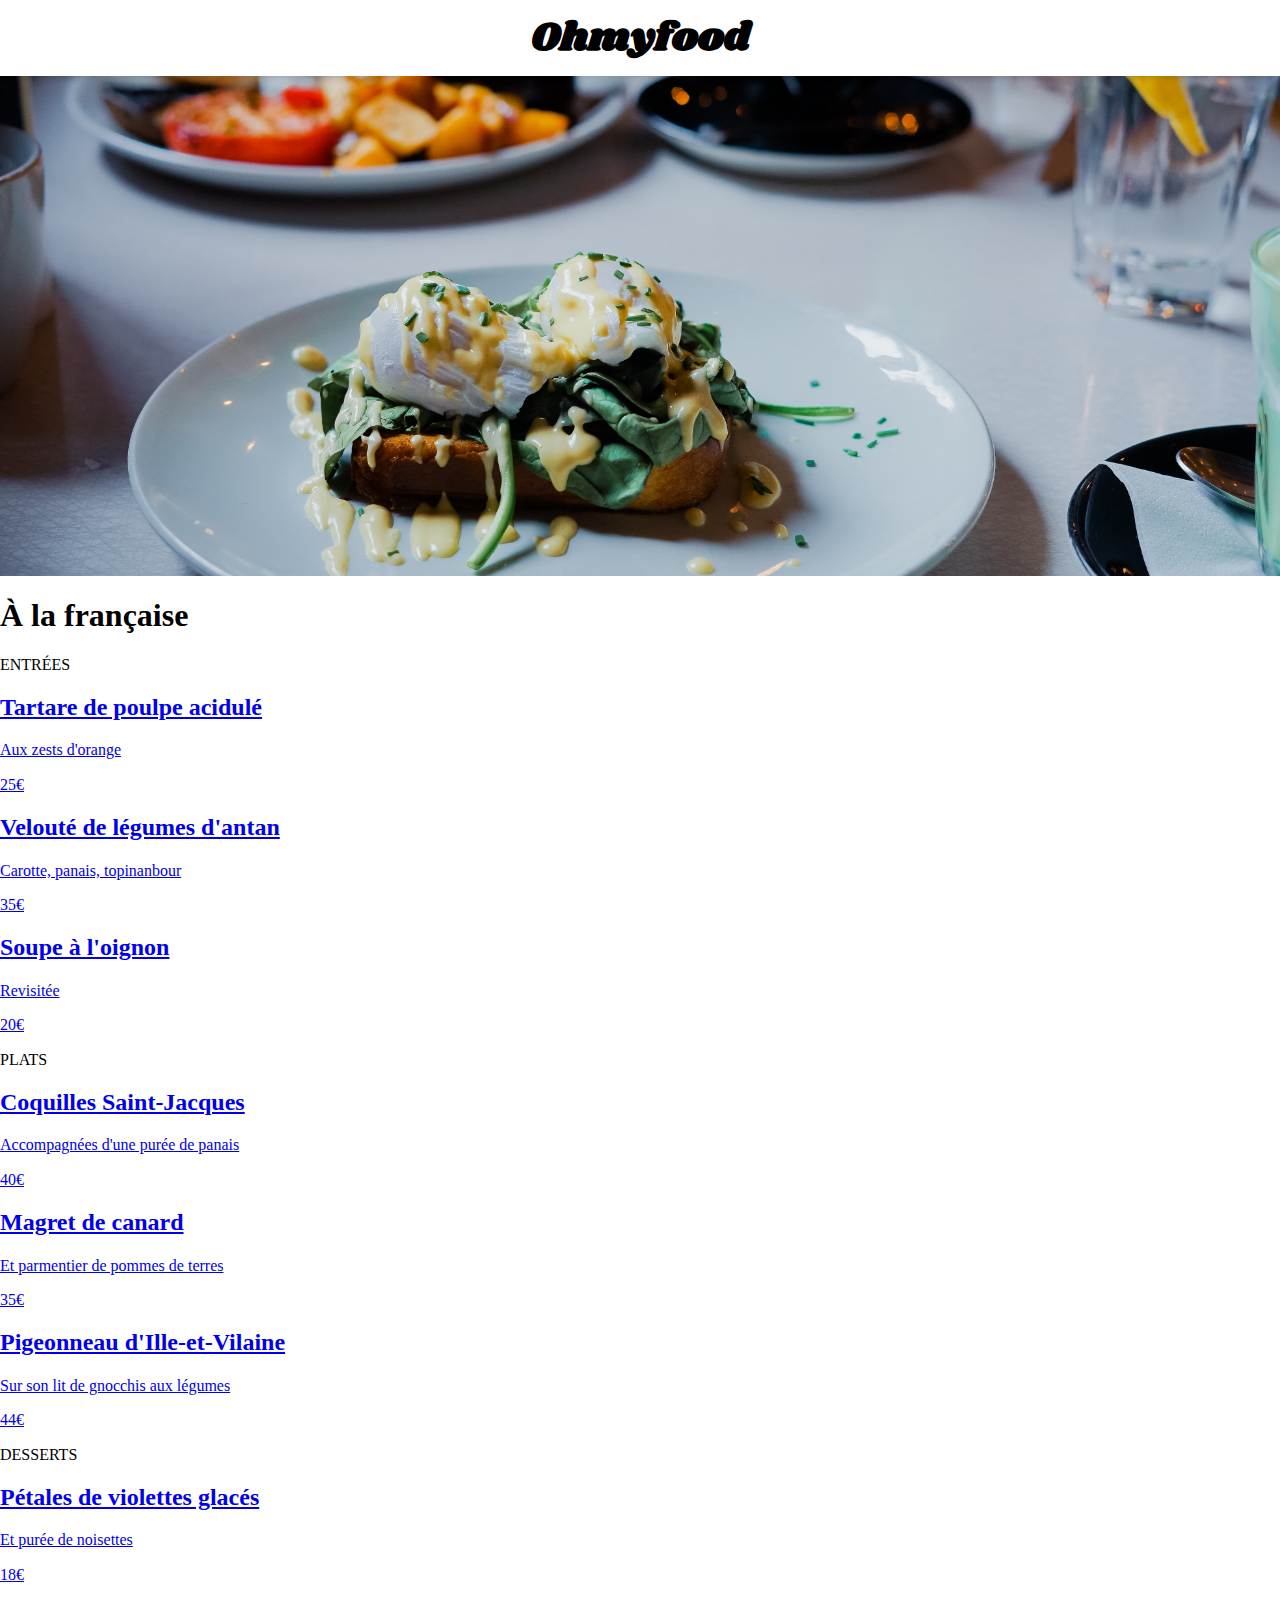
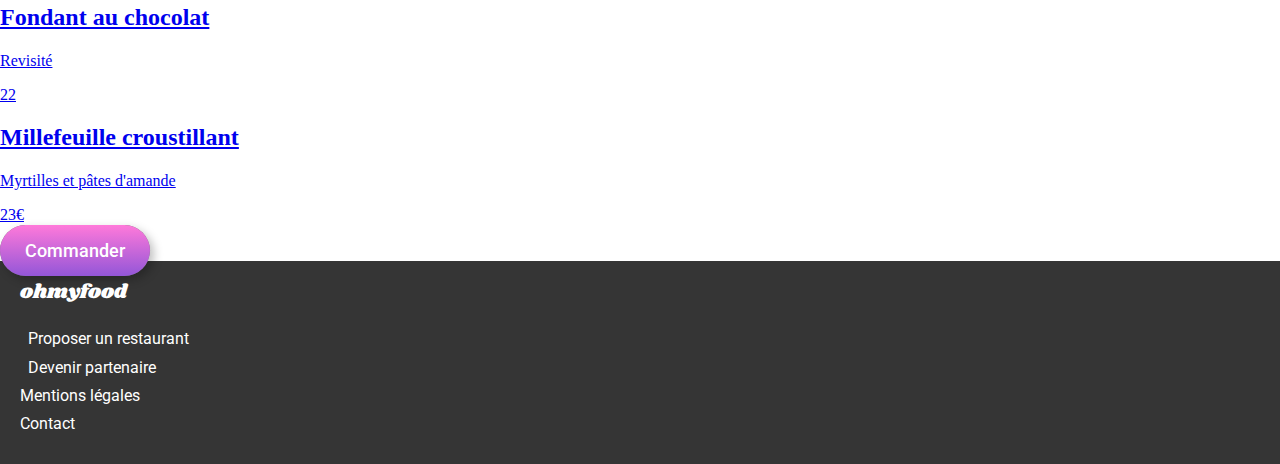
==== a_la_francaise.html @ d2ebfd81 "Mise à jour des fichiers html + header et img des menus" ====
<html>
    <head>
        <meta charset="utf-8">
        <meta name="viewport" content="width=device-width, height=device-height">
        <link rel="stylesheet" href="https://use.fontawesome.com/releases/v5.15.4/css/all.css" integrity="sha384-DyZ88mC6Up2uqS4h/KRgHuoeGwBcD4Ng9SiP4dIRy0EXTlnuz47vAwmeGwVChigm" crossorigin="anonymous">	
        <link rel="stylesheet" href="./css/style.css">
        <title>À la française - Ohmyfood</title>
    </head>
    <body>
        <header class="header">
            <a href="./index.html">
                <i class="fas fa-arrow-left header__arrow"></i>
            </a>
            <h1 class="header__logo">Ohmyfood </h1> 
        </header>
        <img src="./img/restaurants/toa-heftiba-DQKerTsQwi0-unsplash.jpg" class="restoImg" alt="À la française">
        <main class="menu">
            <section class="container">
                <div>
                    <h1>À la française</h1>
                    <i class="far fa-heart"></i>
                </div>
                <div> <!-- Menu du resto-->
                    <section> <!-- Entrée -->
                        <div> <!-- titre souligné -->
                            <p>ENTRÉES</p>
                        </div>
                        <div>
                            <a href="#">
                                <div>
                                    <h2>Tartare de poulpe acidulé</h2>
                                    <p>Aux zests d'orange</p>
                                </div>
                                <div>
                                    <p> 25€</p>
                                </div>
                            </a>
                        </div>
                        <div>
                            <a href="#">
                                <div>
                                    <h2>Velouté de légumes d'antan</h2>
                                    <p>Carotte, panais, topinanbour</p>
                                </div>
                                <div>
                                    <p> 35€</p>
                                </div>
                            </a>
                        </div>
                        <div>
                            <a href="#">
                                <div>
                                    <h2>Soupe à l'oignon</h2>
                                    <p>Revisitée</p>
                                </div>
                                <div>
                                    <p> 20€</p>
                                </div>
                            </a>
                        </div>
                    </section>
                    <section> <!-- Plats -->
                        <div> <!-- titre souligné -->
                            <p>PLATS</p>
                        </div>
                        <div>
                            <a href="#">
                                <div>
                                    <h2>Coquilles Saint-Jacques</h2>
                                    <p>Accompagnées d'une purée de panais</p>
                                </div>
                                <div>
                                    <p> 40€</p>
                                </div>
                            </a>
                        </div>
                        <div>
                            <a href="#">
                                <div>
                                    <h2>Magret de canard</h2>
                                    <p>Et parmentier de pommes de terres</p>
                                </div>
                                <div>
                                    <p> 35€</p>
                                </div>
                            </a>
                        </div>
                        <div>
                            <a href="#">
                                <div>
                                    <h2>Pigeonneau d'Ille-et-Vilaine</h2>
                                    <p>Sur son lit de gnocchis aux légumes</p>
                                </div>
                                <div>
                                    <p> 44€</p>
                                </div>
                            </a>
                        </div>
                    </section>
                    <section> <!-- Desserts -->
                        <div> <!-- titre souligné -->
                            <p>DESSERTS</p>
                        </div>
                        <div>
                            <a href="#">
                                <div>
                                    <h2>Pétales de violettes glacés</h2>
                                    <p>Et purée de noisettes</p>
                                </div>
                                <div>
                                    <p> 18€</p>
                                </div>
                            </a>
                        </div>
                        <div>
                            <a href="#">
                                <div>
                                    <h2>Fondant au chocolat</h2>
                                    <p>Revisité</p>
                                </div>
                                <div>
                                    <p> 22</p>
                                </div>
                            </a>
                        </div>
                        <div>
                            <a href="#">
                                <div>
                                    <h2>Millefeuille croustillant</h2>
                                    <p>Myrtilles et pâtes d'amande</p>
                                </div>
                                <div>
                                    <p> 23€</p>
                                </div>
                            </a>
                        </div>
                    </section>
                </div>
                <a href="#" class="btn" >Commander</a> 
            </section>
        </main>
        <footer class="footer">
            <div class="container">
                <span class="footer__logo">ohmyfood </span> 
                <ul class="footer__list">
                    <li class="footer__listelement">
                        <a class="footer__link" href="#">
                            <i class="fas fa-utensils footer__icon"></i>
                            Proposer un restaurant</a>
                    </li>
                    <li class="footer__listelement">
                        <a class="footer__link" href="#">
                            <i class="fas fa-hands-helping footer__icon"></i>
                            Devenir partenaire</a>
                    </li>
                    <li class="footer__listelement">
                        <a class="footer__link" href="#">Mentions légales</a>
                    </li>
                    <li class="footer__listelement">
                        <a class="footer__link" href="#">Contact</a>
                    </li>
                </ul>
            </div>
        </footer>
    </body>
</html>
---- css/style.css ----
@charset "UTF-8";
/* ===== Importation des polices ===== */
@import url("https://fonts.googleapis.com/css2?family=Shrikhand&display=swap");
@import url("https://fonts.googleapis.com/css2?family=Roboto:wght@100;300;400;500;700;900&family=Shrikhand&display=swap");
/* ===== Imporation des fichiers ===== */
/* === font size=== */
/* === La taille des icones === */
/* == Permet de modifier la poolice == */
/* == Permet de changer 
    la couleur et la taille d'une icone== */
/* == Permet de mettre en colonne (flexbox)
    met en place la position des éléments == */
/*! normalize.css v8.0.1 | MIT License | github.com/necolas/normalize.css */
/* Document
   ========================================================================== */
/**
 * 1. Correct the line height in all browsers.
 * 2. Prevent adjustments of font size after orientation changes in iOS.
 */
html {
  line-height: 1.15;
  /* 1 */
  -webkit-text-size-adjust: 100%;
  /* 2 */
}

/* Sections
   ========================================================================== */
/**
 * Remove the margin in all browsers.
 */
body {
  margin: 0;
}

/**
 * Render the `main` element consistently in IE.
 */
main {
  display: block;
}

/**
 * Correct the font size and margin on `h1` elements within `section` and
 * `article` contexts in Chrome, Firefox, and Safari.
 */
h1 {
  font-size: 2em;
  margin: 0.67em 0;
}

/* Grouping content
   ========================================================================== */
/**
 * 1. Add the correct box sizing in Firefox.
 * 2. Show the overflow in Edge and IE.
 */
hr {
  box-sizing: content-box;
  /* 1 */
  height: 0;
  /* 1 */
  overflow: visible;
  /* 2 */
}

/**
 * 1. Correct the inheritance and scaling of font size in all browsers.
 * 2. Correct the odd `em` font sizing in all browsers.
 */
pre {
  font-family: monospace, monospace;
  /* 1 */
  font-size: 1em;
  /* 2 */
}

/* Text-level semantics
   ========================================================================== */
/**
 * Remove the gray background on active links in IE 10.
 */
a {
  background-color: transparent;
}

/**
 * 1. Remove the bottom border in Chrome 57-
 * 2. Add the correct text decoration in Chrome, Edge, IE, Opera, and Safari.
 */
abbr[title] {
  border-bottom: none;
  /* 1 */
  text-decoration: underline;
  /* 2 */
  text-decoration: underline dotted;
  /* 2 */
}

/**
 * Add the correct font weight in Chrome, Edge, and Safari.
 */
b,
strong {
  font-weight: bolder;
}

/**
 * 1. Correct the inheritance and scaling of font size in all browsers.
 * 2. Correct the odd `em` font sizing in all browsers.
 */
code,
kbd,
samp {
  font-family: monospace, monospace;
  /* 1 */
  font-size: 1em;
  /* 2 */
}

/**
 * Add the correct font size in all browsers.
 */
small {
  font-size: 80%;
}

/**
 * Prevent `sub` and `sup` elements from affecting the line height in
 * all browsers.
 */
sub,
sup {
  font-size: 75%;
  line-height: 0;
  position: relative;
  vertical-align: baseline;
}

sub {
  bottom: -0.25em;
}

sup {
  top: -0.5em;
}

/* Embedded content
   ========================================================================== */
/**
 * Remove the border on images inside links in IE 10.
 */
img {
  border-style: none;
}

/* Forms
   ========================================================================== */
/**
 * 1. Change the font styles in all browsers.
 * 2. Remove the margin in Firefox and Safari.
 */
button,
input,
optgroup,
select,
textarea {
  font-family: inherit;
  /* 1 */
  font-size: 100%;
  /* 1 */
  line-height: 1.15;
  /* 1 */
  margin: 0;
  /* 2 */
}

/**
 * Show the overflow in IE.
 * 1. Show the overflow in Edge.
 */
button,
input {
  /* 1 */
  overflow: visible;
}

/**
 * Remove the inheritance of text transform in Edge, Firefox, and IE.
 * 1. Remove the inheritance of text transform in Firefox.
 */
button,
select {
  /* 1 */
  text-transform: none;
}

/**
 * Correct the inability to style clickable types in iOS and Safari.
 */
button,
[type=button],
[type=reset],
[type=submit] {
  -webkit-appearance: button;
}

/**
 * Remove the inner border and padding in Firefox.
 */
button::-moz-focus-inner,
[type=button]::-moz-focus-inner,
[type=reset]::-moz-focus-inner,
[type=submit]::-moz-focus-inner {
  border-style: none;
  padding: 0;
}

/**
 * Restore the focus styles unset by the previous rule.
 */
button:-moz-focusring,
[type=button]:-moz-focusring,
[type=reset]:-moz-focusring,
[type=submit]:-moz-focusring {
  outline: 1px dotted ButtonText;
}

/**
 * Correct the padding in Firefox.
 */
fieldset {
  padding: 0.35em 0.75em 0.625em;
}

/**
 * 1. Correct the text wrapping in Edge and IE.
 * 2. Correct the color inheritance from `fieldset` elements in IE.
 * 3. Remove the padding so developers are not caught out when they zero out
 *    `fieldset` elements in all browsers.
 */
legend {
  box-sizing: border-box;
  /* 1 */
  color: inherit;
  /* 2 */
  display: table;
  /* 1 */
  max-width: 100%;
  /* 1 */
  padding: 0;
  /* 3 */
  white-space: normal;
  /* 1 */
}

/**
 * Add the correct vertical alignment in Chrome, Firefox, and Opera.
 */
progress {
  vertical-align: baseline;
}

/**
 * Remove the default vertical scrollbar in IE 10+.
 */
textarea {
  overflow: auto;
}

/**
 * 1. Add the correct box sizing in IE 10.
 * 2. Remove the padding in IE 10.
 */
[type=checkbox],
[type=radio] {
  box-sizing: border-box;
  /* 1 */
  padding: 0;
  /* 2 */
}

/**
 * Correct the cursor style of increment and decrement buttons in Chrome.
 */
[type=number]::-webkit-inner-spin-button,
[type=number]::-webkit-outer-spin-button {
  height: auto;
}

/**
 * 1. Correct the odd appearance in Chrome and Safari.
 * 2. Correct the outline style in Safari.
 */
[type=search] {
  -webkit-appearance: textfield;
  /* 1 */
  outline-offset: -2px;
  /* 2 */
}

/**
 * Remove the inner padding in Chrome and Safari on macOS.
 */
[type=search]::-webkit-search-decoration {
  -webkit-appearance: none;
}

/**
 * 1. Correct the inability to style clickable types in iOS and Safari.
 * 2. Change font properties to `inherit` in Safari.
 */
::-webkit-file-upload-button {
  -webkit-appearance: button;
  /* 1 */
  font: inherit;
  /* 2 */
}

/* Interactive
   ========================================================================== */
/*
 * Add the correct display in Edge, IE 10+, and Firefox.
 */
details {
  display: block;
}

/*
 * Add the correct display in all browsers.
 */
summary {
  display: list-item;
}

/* Misc
   ========================================================================== */
/**
 * Add the correct display in IE 10+.
 */
template {
  display: none;
}

/**
 * Add the correct display in IE 10.
 */
[hidden] {
  display: none;
}

.btn {
  border: 0;
  padding: 15px 25px;
  font-weight: 500;
  font-family: "Roboto";
  font-size: 18px;
  color: white;
  background-color: #686868;
  background-image: linear-gradient(0deg, #9356D8, #FF79DA);
  border-radius: 100px;
  cursor: pointer;
  transition-duration: 250ms;
  box-shadow: 0.25rem 0.25rem 10px rgba(0, 0, 0, 0.25);
  text-decoration: none;
}

.card {
  background-color: #fff;
  border-radius: 16px;
  position: relative;
  text-decoration: none;
  color: inherit;
  display: block;
  box-shadow: 4px 4px 4px rgba(0, 0, 0, 0.13);
}
.card__img {
  height: 12 rem;
  width: 100%;
  border: 0 solid transparent;
  border-radius: 16px 16px 0 0;
  box-shadow: none;
  object-fit: cover;
  height: 150px;
}
@media (min-width: 992px) {
  .card__img {
    height: 200px;
  }
}
.card__new {
  background-color: #99E2D0;
  font-family: "Roboto";
  font-size: 16px;
  color: #1B6150;
  padding: 8px;
  border-radius: 2px;
  position: absolute;
  top: 8px;
  margin-top: 2px;
  right: 12px;
}
.card__info {
  display: flex;
  flex-direction: row;
  justify-content: none;
  align-items: center;
  padding: 16px;
  position: relative;
}
.card__content {
  flex: 1;
}
.card__title {
  font-family: "Roboto";
  font-size: 20px;
  color: black;
  margin: 0px 0px 4px;
}
.card__text {
  font-family: "Roboto";
  font-size: 16px;
  color: black;
  font-weight: 300;
}

.header {
  background-color: white;
  padding: 15px;
  box-shadow: 0 0 0.5rem rgba(0, 0, 0, 0.25);
  position: relative;
  text-align: center;
}
.header__arrow {
  display: flex;
  flex-direction: row;
  justify-content: center;
  align-items: center;
  position: absolute;
  left: 32px;
  height: 32px;
  width: 32px;
  top: 50%;
  transform: translateY(-50%);
  font-size: 30px;
  color: black;
}
.header__logo {
  font-family: "Shrikhand";
  font-size: 40px;
  color: black;
  margin: 0;
  text-align: center;
}
.header__logo--alignement {
  text-align: center;
}

.footer {
  background-color: #353535;
}
.footer .container {
  display: flex;
  flex-direction: column;
  padding: 20px;
}
.footer__logo {
  font-family: "Shrikhand";
  font-size: 20px;
  color: white;
  margin: 0;
  margin-bottom: 16px;
}
.footer__list {
  list-style: none;
  padding: 0;
  margin: 0;
}
.footer__listelement {
  margin: 10px 0;
}
.footer__link {
  font-family: "Roboto";
  font-size: 16px;
  color: white;
  color: white;
  text-decoration: none;
}
.footer__icon {
  width: 20px;
  margin-right: 8px;
}

.restaurant {
  background-color: #F6F6F6;
  padding: 32px 16px;
}
.restaurant .container {
  margin: auto;
  position: relative;
}
.restaurant__title {
  font-family: "Roboto";
  font-size: 25px;
  color: black;
  margin-top: 0;
}
.restaurant__cards {
  display: grid;
  grid-template-columns: repeat(1, 1fr);
  column-gap: 32px;
  row-gap: 32px;
}
@media (min-width: 992px) {
  .restaurant__cards {
    grid-template-columns: repeat(2, 1fr);
  }
}

.restoImg {
  width: 100%;
  max-height: 500px;
  object-fit: cover;
}

.fonctionnement {
  padding: 32px 16px;
}
.fonctionnement .container {
  position: relative;
  margin: auto;
}
.fonctionnement__title {
  font-family: "Roboto";
  font-size: 25px;
  color: black;
  margin-top: 0;
}
.fonctionnement__list {
  margin: 0;
  padding: 0;
  list-style: none;
  counter-reset: compteur;
}
@media (min-width: 992px) {
  .fonctionnement__list {
    display: flex;
    flex-direction: row;
    justify-content: space-around;
    align-items: center;
  }
}
.fonctionnement__step {
  display: flex;
  flex-direction: row;
  justify-content: start;
  align-items: center;
  padding: 24px;
  margin: 16px 0 16px 12px;
  background-color: #F6F6F6;
  border-radius: 20px;
  position: relative;
  box-shadow: 4px 4px 4px rgba(0, 0, 0, 0.13);
}
.fonctionnement__step:before {
  display: flex;
  flex-direction: row;
  justify-content: center;
  align-items: center;
  font-family: "Roboto";
  font-size: 16px;
  color: white;
  counter-increment: compteur 1;
  content: counter(compteur) " ";
  background-color: #9356D8;
  height: 24px;
  width: 24px;
  border-radius: 100px;
  position: absolute;
  left: -12px;
}
.fonctionnement__icon {
  margin-right: 16px;
  color: #7E7E7E;
}
.fonctionnement__text {
  font-family: "Roboto";
  font-size: 16px;
  color: black;
  margin-right: 16px;
}

.localisation {
  display: flex;
  justify-content: center;
  background-color: #F3F3F3;
  padding: 20px 16px;
}
.localisation__icon {
  margin-right: 15px;
  font-size: 20px;
  color: black;
  justify-content: center;
}
.localisation__text {
  font-family: "Roboto";
  font-size: 20px;
  color: black;
  font-weight: bold;
}

.mainTitle {
  display: flex;
  flex-direction: column;
  justify-content: center;
  align-items: center;
  text-align: center;
  padding: 32px 32px 64px 32px;
  background-color: #FAFAFA;
}
.mainTitle__title {
  font-family: "Roboto";
  font-size: 25px;
  color: black;
}
.mainTitle__text {
  font-family: "Roboto";
  font-size: 16px;
  color: black;
  font-weight: 300;
}

/*# sourceMappingURL=style.css.map */
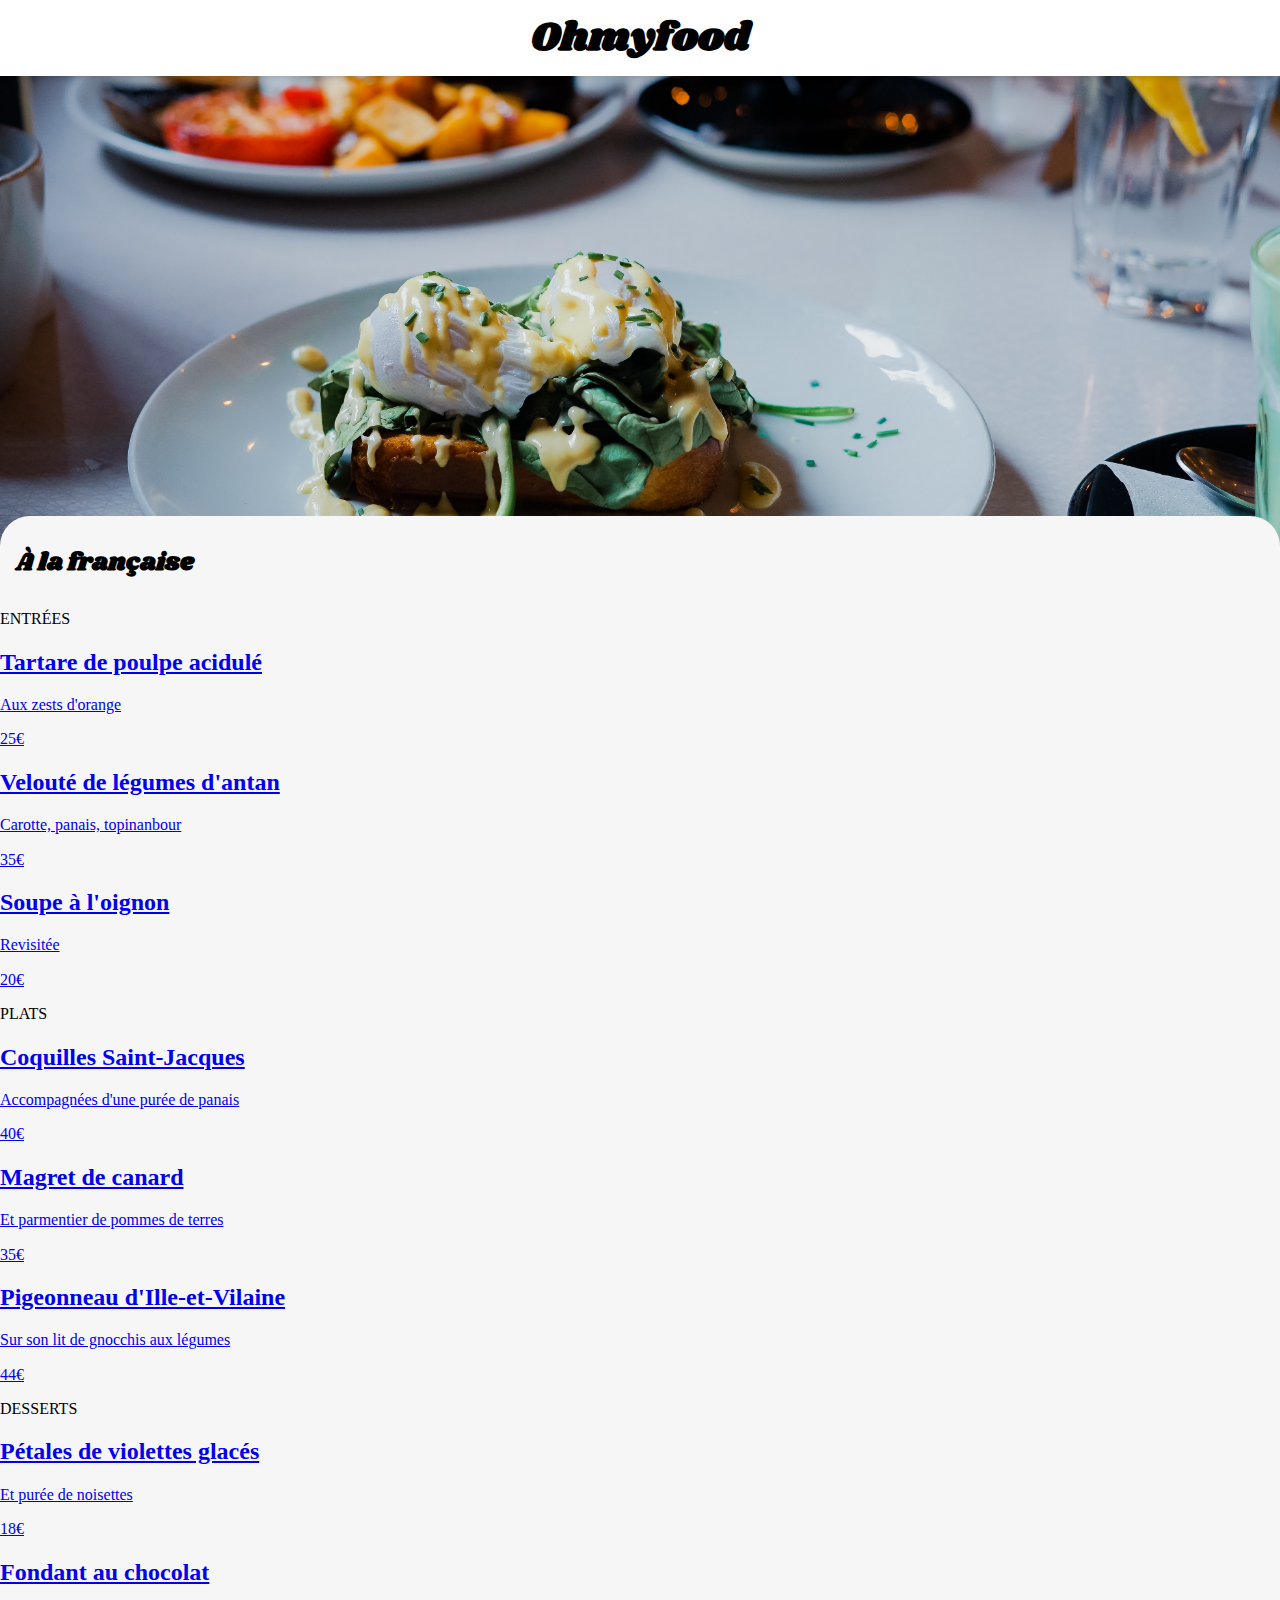
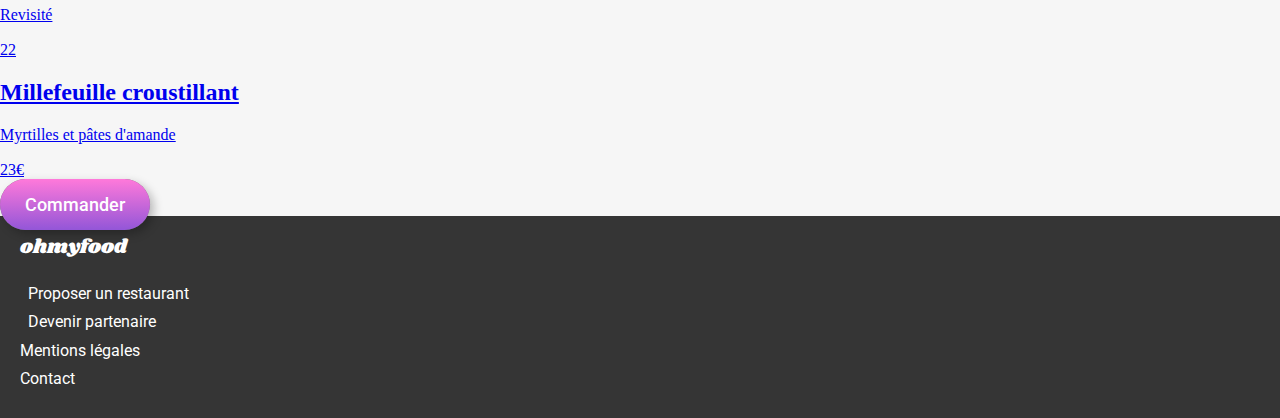
==== commit fe700b4d: "Mise à jour des menus" ====
--- a/a_la_francaise.html
+++ b/a_la_francaise.html
@@ -15,11 +15,14 @@
         </header>
         <img src="./img/restaurants/toa-heftiba-DQKerTsQwi0-unsplash.jpg" class="restoImg" alt="À la française">
         <main class="menu">
-            <section class="container">
-                <div>
-                    <h1>À la française</h1>
-                    <i class="far fa-heart"></i>
-                </div>
+            <div class="container">
+                <section class="menu__header">
+                    <h1 class="menu__title">À la française</h1>
+                    <div>
+                        <i class="far fa-heart"></i>
+                        <i class="fas fa-heart"></i>
+                    </div>
+                </section>
                 <div> <!-- Menu du resto-->
                     <section> <!-- Entrée -->
                         <div> <!-- titre souligné -->
@@ -137,7 +140,7 @@
                     </section>
                 </div>
                 <a href="#" class="btn" >Commander</a> 
-            </section>
+            </div>
         </main>
         <footer class="footer">
             <div class="container">
--- a/css/style.css
+++ b/css/style.css
@@ -523,6 +523,30 @@
   object-fit: cover;
 }
 
+.menu {
+  margin-top: -60px;
+  border-radius: 30px 30px 0 0;
+  background-color: #f6f6f6;
+  z-index: 1;
+  position: relative;
+}
+.menu .container {
+  margin: auto;
+  position: relative;
+}
+.menu__header {
+  display: flex;
+  flex-direction: row;
+  justify-content: space-between;
+  align-items: center;
+  padding: 16px 32px 0 16px;
+}
+.menu__title {
+  font-family: "Shrikhand";
+  font-size: 25px;
+  color: black;
+}
+
 .fonctionnement {
   padding: 32px 16px;
 }
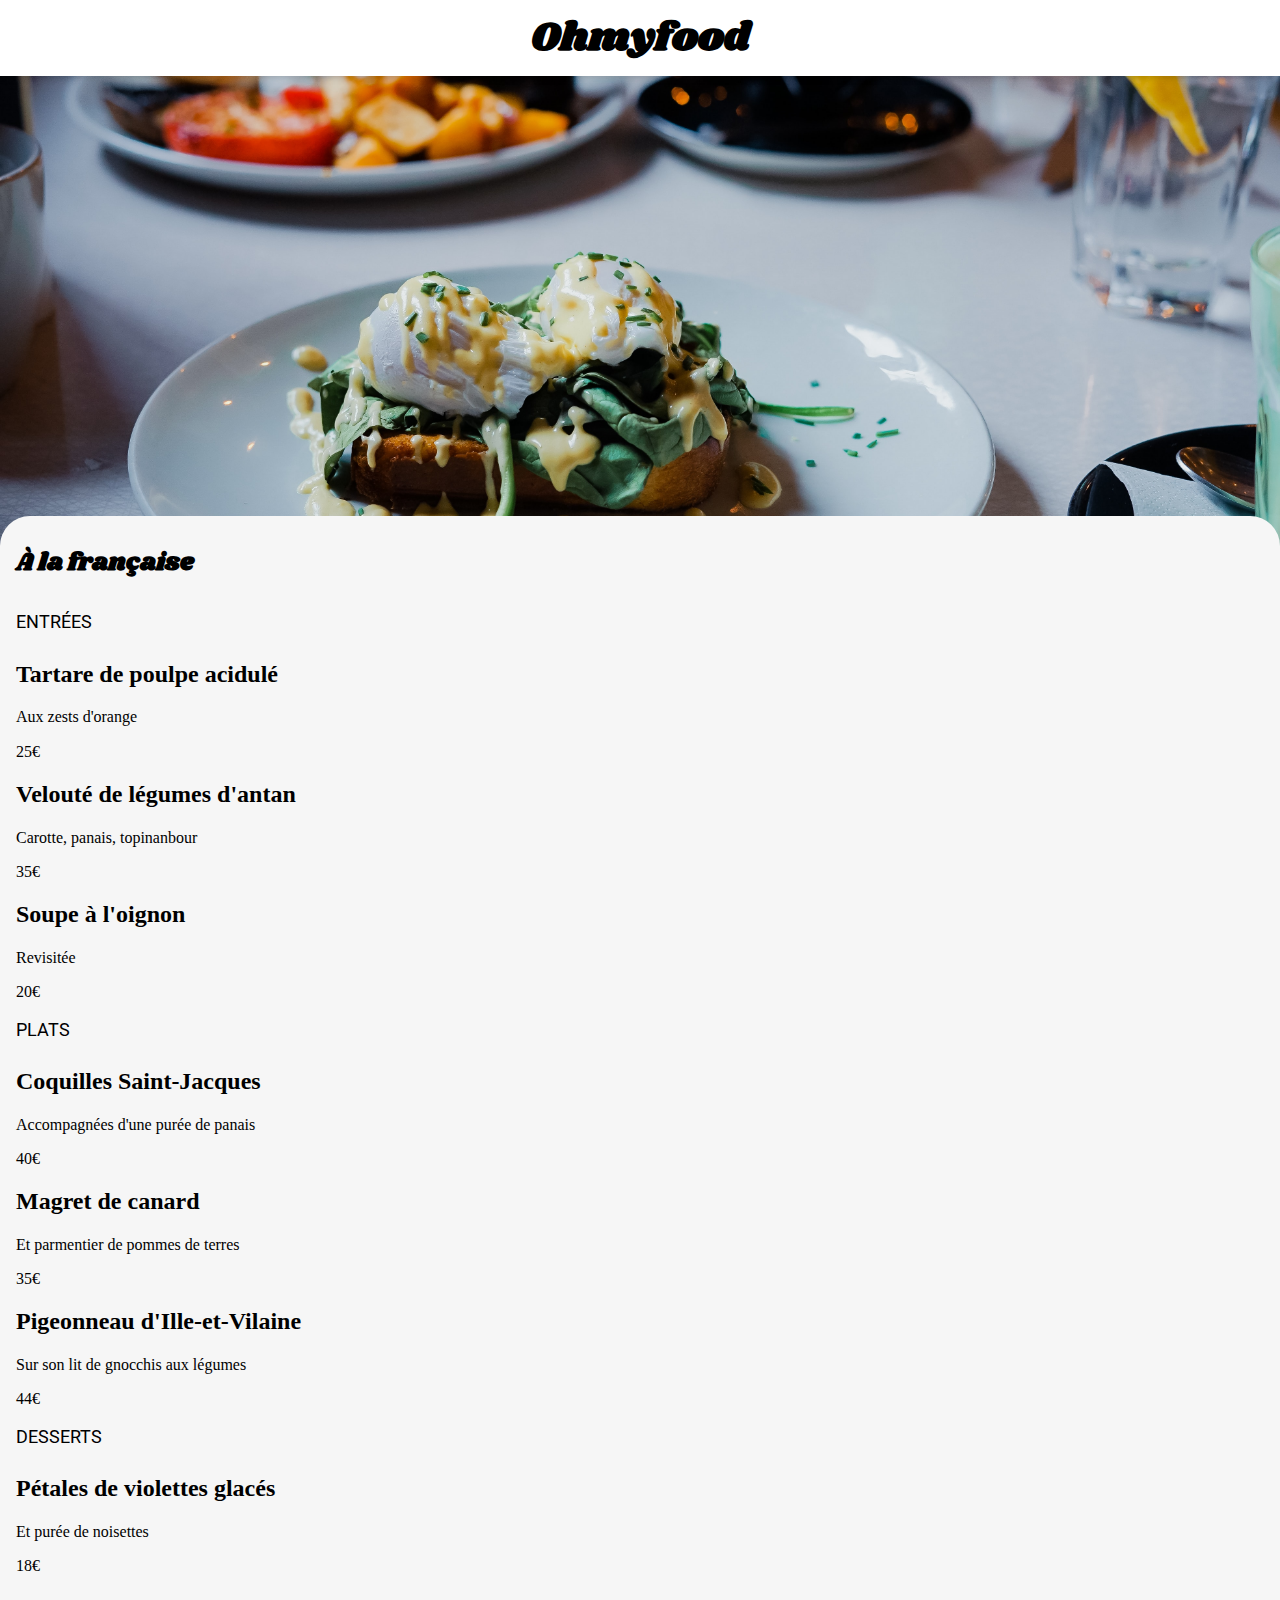
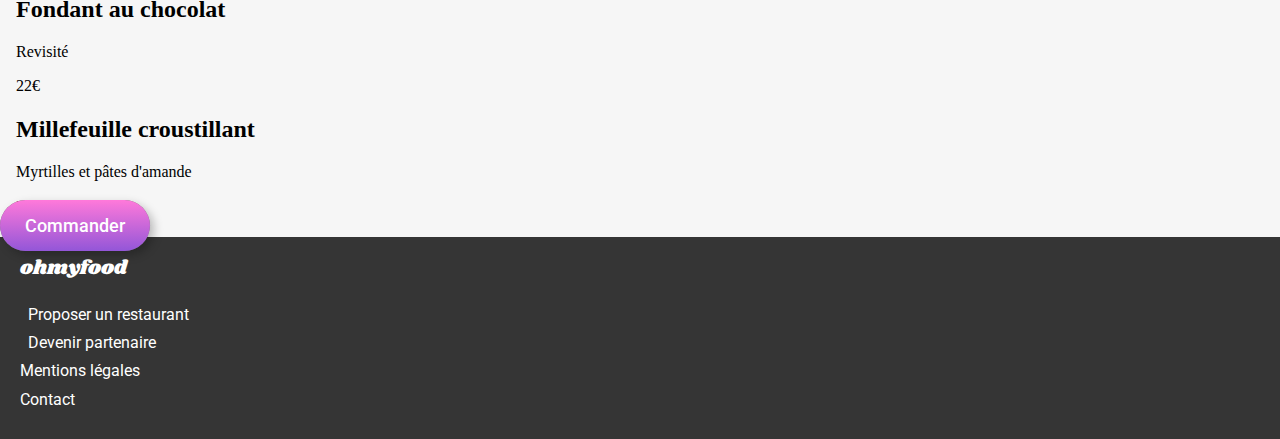
==== commit 3d323de4: "Mise à jour des fichiers html + nouveau fichier components/_item.scss" ====
--- a/a_la_francaise.html
+++ b/a_la_francaise.html
@@ -23,120 +23,123 @@
                         <i class="fas fa-heart"></i>
                     </div>
                 </section>
-                <div> <!-- Menu du resto-->
-                    <section> <!-- Entrée -->
-                        <div> <!-- titre souligné -->
-                            <p>ENTRÉES</p>
-                        </div>
-                        <div>
-                            <a href="#">
-                                <div>
-                                    <h2>Tartare de poulpe acidulé</h2>
-                                    <p>Aux zests d'orange</p>
+                <div class="submenus"> <!-- Menu du resto-->
+                    <section class="submenu">
+                        <h3 class="submenu__title">ENTRÉES</h3>
+                        <section class="item">
+                            <div class="item__info">
+                                <h2 class="item__title">Tartare de poulpe acidulé</h2>
+                                <p class="item__description">Aux zests d'orange</p>
+                            </div>
+                            <div class="item__price">25€</div>
+                            <div class="item__confirmation">
+                                <div class="item__wrapicon">
+                                    <i class="fa-check fas item__icon" aria-hidden="true"></i>
                                 </div>
-                                <div>
-                                    <p> 25€</p>
+                            </div>
+                        </section>
+                        <section class="item">
+                            <div class="item__info">
+                                <h2 class="item__title">Velouté de légumes d'antan</h2>
+                                <p class="item__description">Carotte, panais, topinanbour</p>
+                            </div>
+                            <div class="item__price">35€</div>
+                            <div class="item__confirmation">
+                                <div class="item__wrapicon">
+                                    <i class="fa-check fas item__icon" aria-hidden="true"></i>
                                 </div>
-                            </a>
-                        </div>
-                        <div>
-                            <a href="#">
-                                <div>
-                                    <h2>Velouté de légumes d'antan</h2>
-                                    <p>Carotte, panais, topinanbour</p>
+                            </div>
+                        </section>
+                        <section class="item">
+                            <div class="item__info">
+                                <h2 class="item__title">Soupe à l'oignon</h2>
+                                <p class="item__description">Revisitée</p>
+                            </div>
+                            <div class="item__price">20€</div>
+                            <div class="item__confirmation">
+                                <div class="item__wrapicon">
+                                    <i class="fa-check fas item__icon" aria-hidden="true"></i>
                                 </div>
-                                <div>
-                                    <p> 35€</p>
+                            </div>
+                        </section>
+                    </section>
+                    <section class="submenu">
+                        <h3 class="submenu__title">PLATS</h3>
+                        <section class="item">
+                            <div class="item__info">
+                                <h2 class="item__title">Coquilles Saint-Jacques</h2>
+                                <p class="item__description">Accompagnées d'une purée de panais</p>
+                            </div>
+                            <div class="item__price">40€</div>
+                            <div class="item__confirmation">
+                                <div class="item__wrapicon">
+                                    <i class="fa-check fas item__icon" aria-hidden="true"></i>
                                 </div>
-                            </a>
-                        </div>
-                        <div>
-                            <a href="#">
-                                <div>
-                                    <h2>Soupe à l'oignon</h2>
-                                    <p>Revisitée</p>
+                            </div>
+                        </section>
+                        <section class="item">
+                            <div class="item__info">
+                                <h2 class="item__title">Magret de canard</h2>
+                                <p class="item__description">Et parmentier de pommes de terres</p>
+                            </div>
+                            <div class="item__price">35€</div>
+                            <div class="item__confirmation">
+                                <div class="item__wrapicon">
+                                    <i class="fa-check fas item__icon" aria-hidden="true"></i>
                                 </div>
-                                <div>
-                                    <p> 20€</p>
+                            </div>
+                        </section>
+                        <section class="item">
+                            <div class="item__info">
+                                <h2 class="item__title">Pigeonneau d'Ille-et-Vilaine</h2>
+                                <p class="item__description">Sur son lit de gnocchis aux légumes</p>
+                            </div>
+                            <div class="item__price">44€</div>
+                            <div class="item__confirmation">
+                                <div class="item__wrapicon">
+                                    <i class="fa-check fas item__icon" aria-hidden="true"></i>
                                 </div>
-                            </a>
-                        </div>
+                            </div>
+                        </section>
                     </section>
-                    <section> <!-- Plats -->
-                        <div> <!-- titre souligné -->
-                            <p>PLATS</p>
-                        </div>
-                        <div>
-                            <a href="#">
-                                <div>
-                                    <h2>Coquilles Saint-Jacques</h2>
-                                    <p>Accompagnées d'une purée de panais</p>
+                    <section class="submenu">
+                        <h3 class="submenu__title">DESSERTS</h3>
+                        <section class="item">
+                            <div class="item__info">
+                                <h2 class="item__title">Pétales de violettes glacés</h2>
+                                <p class="item__description">Et purée de noisettes</p>
+                            </div>
+                            <div class="item__price">18€</div>
+                            <div class="item__confirmation">
+                                <div class="item__wrapicon">
+                                    <i class="fa-check fas item__icon" aria-hidden="true"></i>
                                 </div>
-                                <div>
-                                    <p> 40€</p>
+                            </div>
+                        </section>
+                        <section class="item">
+                            <div class="item__info">
+                                <h2 class="item__title">Fondant au chocolat</h2>
+                                <p class="item__description">Revisité</p>
+                            </div>
+                            <div class="item__price">22€</div>
+                            <div class="item__confirmation">
+                                <div class="item__wrapicon">
+                                    <i class="fa-check fas item__icon" aria-hidden="true"></i>
                                 </div>
-                            </a>
-                        </div>
-                        <div>
-                            <a href="#">
-                                <div>
-                                    <h2>Magret de canard</h2>
-                                    <p>Et parmentier de pommes de terres</p>
+                            </div>
+                        </section>
+                        <section class="item">
+                            <div class="item__info">
+                                <h2 class="item__title">Millefeuille croustillant</h2>
+                                <p class="item__description">Myrtilles et pâtes d'amande</p>
+                            </div>
+                            <div class="item__price">23€</div>
+                            <div class="item__confirmation">
+                                <div class="item__wrapicon">
+                                    <i class="fa-check fas item__icon" aria-hidden="true"></i>
                                 </div>
-                                <div>
-                                    <p> 35€</p>
-                                </div>
-                            </a>
-                        </div>
-                        <div>
-                            <a href="#">
-                                <div>
-                                    <h2>Pigeonneau d'Ille-et-Vilaine</h2>
-                                    <p>Sur son lit de gnocchis aux légumes</p>
-                                </div>
-                                <div>
-                                    <p> 44€</p>
-                                </div>
-                            </a>
-                        </div>
-                    </section>
-                    <section> <!-- Desserts -->
-                        <div> <!-- titre souligné -->
-                            <p>DESSERTS</p>
-                        </div>
-                        <div>
-                            <a href="#">
-                                <div>
-                                    <h2>Pétales de violettes glacés</h2>
-                                    <p>Et purée de noisettes</p>
-                                </div>
-                                <div>
-                                    <p> 18€</p>
-                                </div>
-                            </a>
-                        </div>
-                        <div>
-                            <a href="#">
-                                <div>
-                                    <h2>Fondant au chocolat</h2>
-                                    <p>Revisité</p>
-                                </div>
-                                <div>
-                                    <p> 22</p>
-                                </div>
-                            </a>
-                        </div>
-                        <div>
-                            <a href="#">
-                                <div>
-                                    <h2>Millefeuille croustillant</h2>
-                                    <p>Myrtilles et pâtes d'amande</p>
-                                </div>
-                                <div>
-                                    <p> 23€</p>
-                                </div>
-                            </a>
-                        </div>
+                            </div>
+                        </section>
                     </section>
                 </div>
                 <a href="#" class="btn" >Commander</a> 
--- a/css/style.css
+++ b/css/style.css
@@ -547,6 +547,24 @@
   color: black;
 }
 
+.submenus {
+  display: grid;
+}
+.submenus .submenu {
+  max-width: 100%;
+  overflow: hidden;
+  padding: 0 16px;
+}
+.submenus .submenu__title {
+  font-family: "Roboto";
+  font-size: 18px;
+  color: black;
+  text-transform: uppercase;
+  position: relative;
+  padding-bottom: 8px;
+  font-weight: 400;
+}
+
 .fonctionnement {
   padding: 32px 16px;
 }
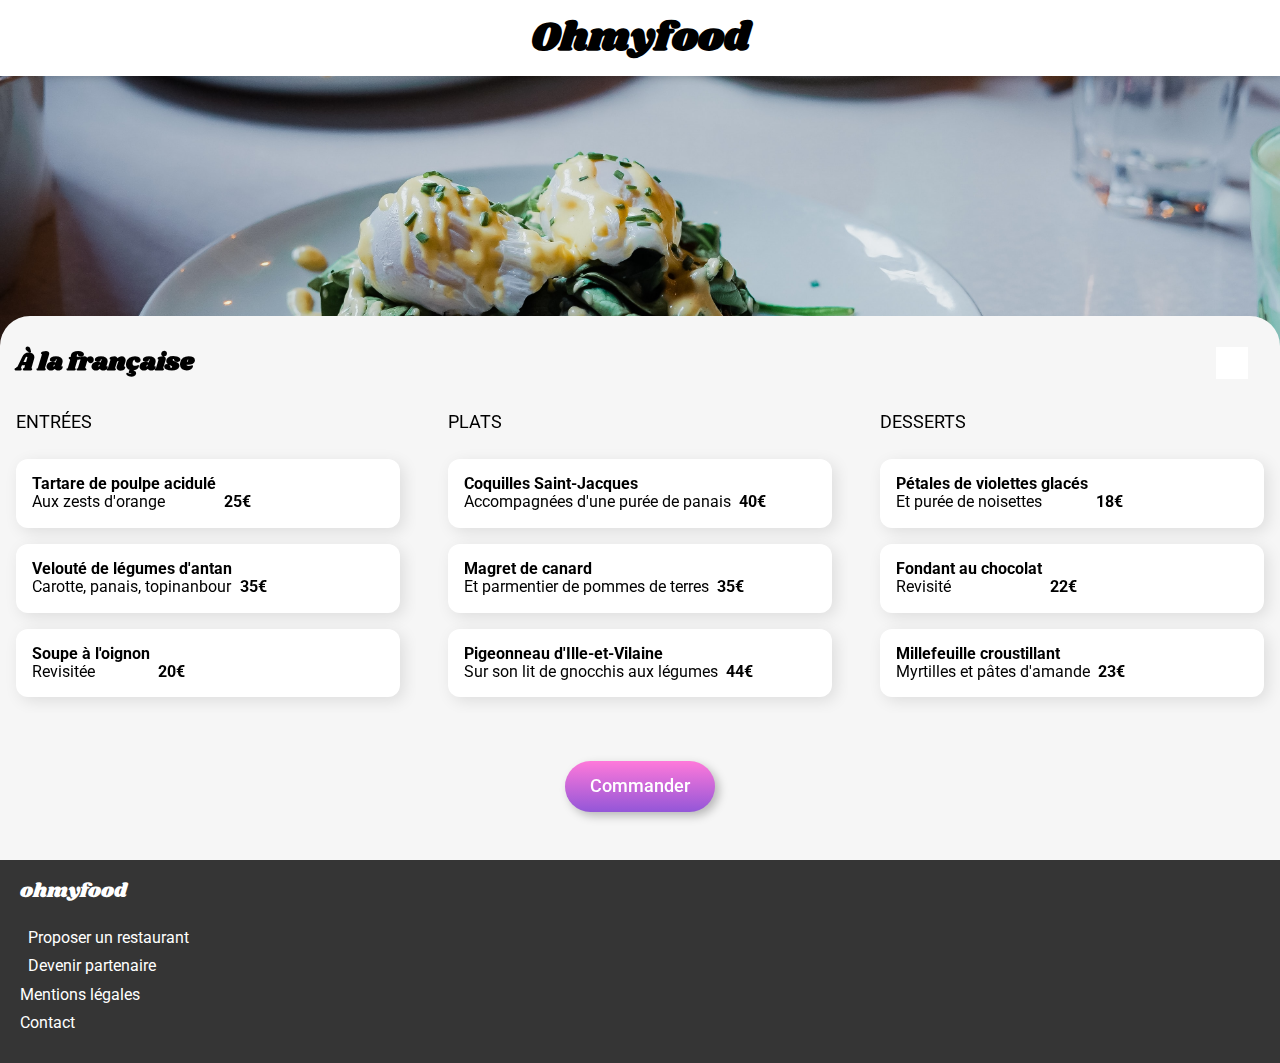
==== commit 745ec351: "Mise à jour des menus mobile et desktop" ====
--- a/a_la_francaise.html
+++ b/a_la_francaise.html
@@ -18,9 +18,9 @@
             <div class="container">
                 <section class="menu__header">
                     <h1 class="menu__title">À la française</h1>
-                    <div>
-                        <i class="far fa-heart"></i>
-                        <i class="fas fa-heart"></i>
+                    <div class="heart">
+                        <i class="heart__like fa-2x heart__like--position heart__like--animation far fa-heart heart__like--noColor"></i>
+                        <i class="heart__like fa-2x heart__like--position heart__like--animation fas fa-heart heart__like--noColor"></i>
                     </div>
                 </section>
                 <div class="submenus"> <!-- Menu du resto-->
@@ -142,7 +142,9 @@
                         </section>
                     </section>
                 </div>
-                <a href="#" class="btn" >Commander</a> 
+                <div class="menu__btn">
+                    <a href="#" class="btn" >Commander</a> 
+                </div>
             </div>
         </main>
         <footer class="footer">
--- a/css/style.css
+++ b/css/style.css
@@ -365,6 +365,90 @@
   text-decoration: none;
 }
 
+.heart {
+  height: 32px;
+  width: 32px;
+  border: 0 solid transparent;
+  padding: 0;
+  display: flex;
+  flex-direction: row;
+  justify-content: center;
+  align-items: center;
+  cursor: pointer;
+  position: relative;
+  background-color: black;
+}
+.heart:hover::before {
+  opacity: 1;
+}
+.heart::before {
+  opacity: 0;
+  transition: 0.5s;
+  content: "";
+  position: absolute;
+  top: 0;
+  left: 0;
+  height: 100%;
+  width: 100%;
+  background: linear-gradient(0deg, #9356D8 0%, #FF79DA 100%);
+}
+.heart__like {
+  background-color: white !important;
+  display: flex;
+  flex-direction: row;
+  justify-content: center;
+  align-items: center;
+}
+.heart__like--position {
+  position: absolute;
+  top: 0;
+  left: 0;
+  height: 100%;
+  width: 100%;
+}
+.heart__like--animation {
+  transition-duration: 0.25s;
+  background-color: #F6F6F6;
+  mix-blend-mode: lighten;
+}
+
+.heart:hover__like--noColor {
+  opacity: 0;
+}
+
+.item {
+  background-color: #fff;
+  padding: 16px;
+  display: flex;
+  border-radius: 12px;
+  margin: 16px 0;
+  box-shadow: 0.25rem 0.25rem 1rem rgba(0, 0, 0, 0.1);
+  max-width: 100%;
+}
+.item__title {
+  font-family: "Roboto";
+  font-size: 16px;
+  color: black;
+  margin: 0;
+}
+.item__description {
+  font-family: "Roboto";
+  font-size: 16px;
+  color: black;
+  margin: 0;
+}
+.item__price {
+  font-family: "Roboto";
+  font-size: 16px;
+  color: black;
+  font-weight: 700;
+  display: flex;
+  flex-direction: row;
+  justify-content: flex-end;
+  align-items: flex-end;
+  padding-left: 8px;
+}
+
 .card {
   background-color: #fff;
   border-radius: 16px;
@@ -519,8 +603,13 @@
 
 .restoImg {
   width: 100%;
-  max-height: 500px;
   object-fit: cover;
+  height: 300px;
+}
+@media (min-width: 992px) {
+  .restoImg {
+    max-height: 500px;
+  }
 }
 
 .menu {
@@ -546,9 +635,22 @@
   font-size: 25px;
   color: black;
 }
+.menu__btn {
+  display: flex;
+  flex-direction: row;
+  justify-content: center;
+  align-items: center;
+  padding: 48px 0;
+}
 
 .submenus {
   display: grid;
+}
+@media (min-width: 992px) {
+  .submenus {
+    grid-template-columns: repeat(3, 1fr);
+    column-gap: 1rem;
+  }
 }
 .submenus .submenu {
   max-width: 100%;
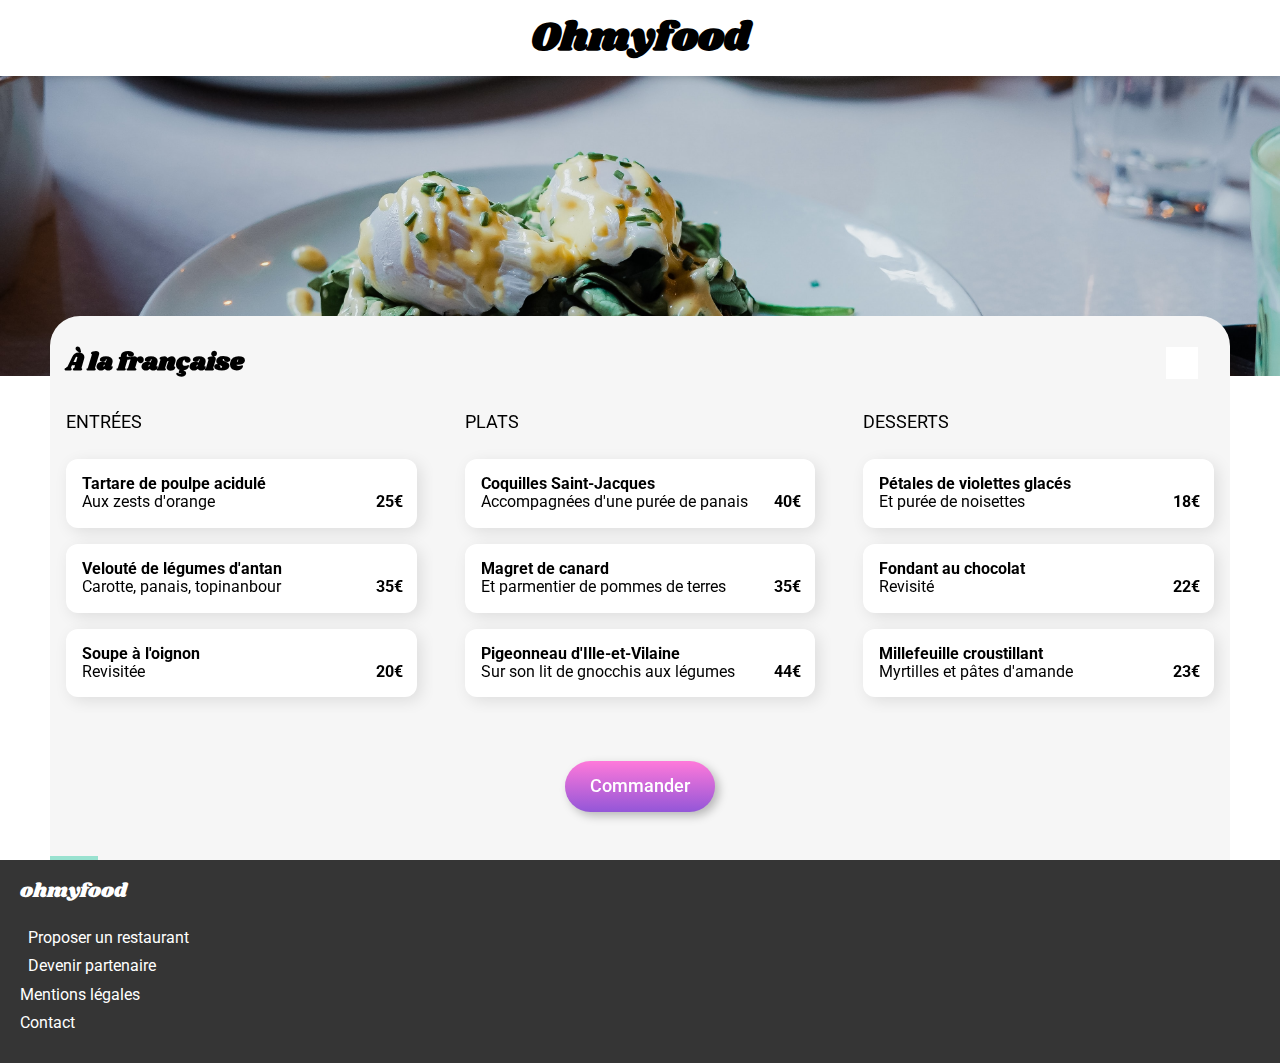
==== commit 8aa4020c: "Mise à jour des animations sur les menu html" ====
--- a/a_la_francaise.html
+++ b/a_la_francaise.html
@@ -3,6 +3,7 @@
         <meta charset="utf-8">
         <meta name="viewport" content="width=device-width, height=device-height">
         <link rel="stylesheet" href="https://use.fontawesome.com/releases/v5.15.4/css/all.css" integrity="sha384-DyZ88mC6Up2uqS4h/KRgHuoeGwBcD4Ng9SiP4dIRy0EXTlnuz47vAwmeGwVChigm" crossorigin="anonymous">	
+        <link rel="stylesheet" href="./scss/vendors/normalize.css">
         <link rel="stylesheet" href="./css/style.css">
         <title>À la française - Ohmyfood</title>
     </head>
@@ -26,7 +27,7 @@
                 <div class="submenus"> <!-- Menu du resto-->
                     <section class="submenu">
                         <h3 class="submenu__title">ENTRÉES</h3>
-                        <section class="item">
+                        <section class="item item--animation delay-0">
                             <div class="item__info">
                                 <h2 class="item__title">Tartare de poulpe acidulé</h2>
                                 <p class="item__description">Aux zests d'orange</p>
@@ -38,7 +39,7 @@
                                 </div>
                             </div>
                         </section>
-                        <section class="item">
+                        <section class="item item--animation delay-1">
                             <div class="item__info">
                                 <h2 class="item__title">Velouté de légumes d'antan</h2>
                                 <p class="item__description">Carotte, panais, topinanbour</p>
@@ -50,7 +51,7 @@
                                 </div>
                             </div>
                         </section>
-                        <section class="item">
+                        <section class="item  item--animation delay-2">
                             <div class="item__info">
                                 <h2 class="item__title">Soupe à l'oignon</h2>
                                 <p class="item__description">Revisitée</p>
@@ -65,7 +66,7 @@
                     </section>
                     <section class="submenu">
                         <h3 class="submenu__title">PLATS</h3>
-                        <section class="item">
+                        <section class="item  item--animation delay-3">
                             <div class="item__info">
                                 <h2 class="item__title">Coquilles Saint-Jacques</h2>
                                 <p class="item__description">Accompagnées d'une purée de panais</p>
@@ -77,7 +78,7 @@
                                 </div>
                             </div>
                         </section>
-                        <section class="item">
+                        <section class="item item--animation delay-4">
                             <div class="item__info">
                                 <h2 class="item__title">Magret de canard</h2>
                                 <p class="item__description">Et parmentier de pommes de terres</p>
@@ -89,7 +90,7 @@
                                 </div>
                             </div>
                         </section>
-                        <section class="item">
+                        <section class="item  item--animation delay-5">
                             <div class="item__info">
                                 <h2 class="item__title">Pigeonneau d'Ille-et-Vilaine</h2>
                                 <p class="item__description">Sur son lit de gnocchis aux légumes</p>
@@ -104,7 +105,7 @@
                     </section>
                     <section class="submenu">
                         <h3 class="submenu__title">DESSERTS</h3>
-                        <section class="item">
+                        <section class="item  item--animation delay-6">
                             <div class="item__info">
                                 <h2 class="item__title">Pétales de violettes glacés</h2>
                                 <p class="item__description">Et purée de noisettes</p>
@@ -116,7 +117,7 @@
                                 </div>
                             </div>
                         </section>
-                        <section class="item">
+                        <section class="item item--animation delay-7">
                             <div class="item__info">
                                 <h2 class="item__title">Fondant au chocolat</h2>
                                 <p class="item__description">Revisité</p>
@@ -128,7 +129,7 @@
                                 </div>
                             </div>
                         </section>
-                        <section class="item">
+                        <section class="item item--animation delay-8">
                             <div class="item__info">
                                 <h2 class="item__title">Millefeuille croustillant</h2>
                                 <p class="item__description">Myrtilles et pâtes d'amande</p>
--- a/css/style.css
+++ b/css/style.css
@@ -1,7 +1,5 @@
 @charset "UTF-8";
-/* ===== Importation des polices ===== */
-@import url("https://fonts.googleapis.com/css2?family=Shrikhand&display=swap");
-@import url("https://fonts.googleapis.com/css2?family=Roboto:wght@100;300;400;500;700;900&family=Shrikhand&display=swap");
+/* == Importation de la bibliothèque math == */
 /* ===== Imporation des fichiers ===== */
 /* === font size=== */
 /* === La taille des icones === */
@@ -10,345 +8,17 @@
     la couleur et la taille d'une icone== */
 /* == Permet de mettre en colonne (flexbox)
     met en place la position des éléments == */
-/*! normalize.css v8.0.1 | MIT License | github.com/necolas/normalize.css */
-/* Document
-   ========================================================================== */
-/**
- * 1. Correct the line height in all browsers.
- * 2. Prevent adjustments of font size after orientation changes in iOS.
- */
-html {
-  line-height: 1.15;
-  /* 1 */
-  -webkit-text-size-adjust: 100%;
-  /* 2 */
-}
-
-/* Sections
-   ========================================================================== */
-/**
- * Remove the margin in all browsers.
- */
-body {
-  margin: 0;
-}
-
-/**
- * Render the `main` element consistently in IE.
- */
-main {
-  display: block;
-}
-
-/**
- * Correct the font size and margin on `h1` elements within `section` and
- * `article` contexts in Chrome, Firefox, and Safari.
- */
-h1 {
-  font-size: 2em;
-  margin: 0.67em 0;
-}
-
-/* Grouping content
-   ========================================================================== */
-/**
- * 1. Add the correct box sizing in Firefox.
- * 2. Show the overflow in Edge and IE.
- */
-hr {
-  box-sizing: content-box;
-  /* 1 */
-  height: 0;
-  /* 1 */
-  overflow: visible;
-  /* 2 */
-}
-
-/**
- * 1. Correct the inheritance and scaling of font size in all browsers.
- * 2. Correct the odd `em` font sizing in all browsers.
- */
-pre {
-  font-family: monospace, monospace;
-  /* 1 */
-  font-size: 1em;
-  /* 2 */
-}
-
-/* Text-level semantics
-   ========================================================================== */
-/**
- * Remove the gray background on active links in IE 10.
- */
-a {
-  background-color: transparent;
-}
-
-/**
- * 1. Remove the bottom border in Chrome 57-
- * 2. Add the correct text decoration in Chrome, Edge, IE, Opera, and Safari.
- */
-abbr[title] {
-  border-bottom: none;
-  /* 1 */
-  text-decoration: underline;
-  /* 2 */
-  text-decoration: underline dotted;
-  /* 2 */
-}
-
-/**
- * Add the correct font weight in Chrome, Edge, and Safari.
- */
-b,
-strong {
-  font-weight: bolder;
-}
-
-/**
- * 1. Correct the inheritance and scaling of font size in all browsers.
- * 2. Correct the odd `em` font sizing in all browsers.
- */
-code,
-kbd,
-samp {
-  font-family: monospace, monospace;
-  /* 1 */
-  font-size: 1em;
-  /* 2 */
-}
-
-/**
- * Add the correct font size in all browsers.
- */
-small {
-  font-size: 80%;
-}
-
-/**
- * Prevent `sub` and `sup` elements from affecting the line height in
- * all browsers.
- */
-sub,
-sup {
-  font-size: 75%;
-  line-height: 0;
-  position: relative;
-  vertical-align: baseline;
-}
-
-sub {
-  bottom: -0.25em;
-}
-
-sup {
-  top: -0.5em;
-}
-
-/* Embedded content
-   ========================================================================== */
-/**
- * Remove the border on images inside links in IE 10.
- */
-img {
-  border-style: none;
-}
-
-/* Forms
-   ========================================================================== */
-/**
- * 1. Change the font styles in all browsers.
- * 2. Remove the margin in Firefox and Safari.
- */
-button,
-input,
-optgroup,
-select,
-textarea {
-  font-family: inherit;
-  /* 1 */
-  font-size: 100%;
-  /* 1 */
-  line-height: 1.15;
-  /* 1 */
-  margin: 0;
-  /* 2 */
-}
-
-/**
- * Show the overflow in IE.
- * 1. Show the overflow in Edge.
- */
-button,
-input {
-  /* 1 */
-  overflow: visible;
-}
-
-/**
- * Remove the inheritance of text transform in Edge, Firefox, and IE.
- * 1. Remove the inheritance of text transform in Firefox.
- */
-button,
-select {
-  /* 1 */
-  text-transform: none;
-}
-
-/**
- * Correct the inability to style clickable types in iOS and Safari.
- */
-button,
-[type=button],
-[type=reset],
-[type=submit] {
-  -webkit-appearance: button;
-}
-
-/**
- * Remove the inner border and padding in Firefox.
- */
-button::-moz-focus-inner,
-[type=button]::-moz-focus-inner,
-[type=reset]::-moz-focus-inner,
-[type=submit]::-moz-focus-inner {
-  border-style: none;
-  padding: 0;
-}
-
-/**
- * Restore the focus styles unset by the previous rule.
- */
-button:-moz-focusring,
-[type=button]:-moz-focusring,
-[type=reset]:-moz-focusring,
-[type=submit]:-moz-focusring {
-  outline: 1px dotted ButtonText;
-}
-
-/**
- * Correct the padding in Firefox.
- */
-fieldset {
-  padding: 0.35em 0.75em 0.625em;
-}
-
-/**
- * 1. Correct the text wrapping in Edge and IE.
- * 2. Correct the color inheritance from `fieldset` elements in IE.
- * 3. Remove the padding so developers are not caught out when they zero out
- *    `fieldset` elements in all browsers.
- */
-legend {
-  box-sizing: border-box;
-  /* 1 */
-  color: inherit;
-  /* 2 */
-  display: table;
-  /* 1 */
-  max-width: 100%;
-  /* 1 */
-  padding: 0;
-  /* 3 */
-  white-space: normal;
-  /* 1 */
-}
-
-/**
- * Add the correct vertical alignment in Chrome, Firefox, and Opera.
- */
-progress {
-  vertical-align: baseline;
-}
-
-/**
- * Remove the default vertical scrollbar in IE 10+.
- */
-textarea {
-  overflow: auto;
-}
-
-/**
- * 1. Add the correct box sizing in IE 10.
- * 2. Remove the padding in IE 10.
- */
-[type=checkbox],
-[type=radio] {
-  box-sizing: border-box;
-  /* 1 */
-  padding: 0;
-  /* 2 */
-}
-
-/**
- * Correct the cursor style of increment and decrement buttons in Chrome.
- */
-[type=number]::-webkit-inner-spin-button,
-[type=number]::-webkit-outer-spin-button {
-  height: auto;
-}
-
-/**
- * 1. Correct the odd appearance in Chrome and Safari.
- * 2. Correct the outline style in Safari.
- */
-[type=search] {
-  -webkit-appearance: textfield;
-  /* 1 */
-  outline-offset: -2px;
-  /* 2 */
-}
-
-/**
- * Remove the inner padding in Chrome and Safari on macOS.
- */
-[type=search]::-webkit-search-decoration {
-  -webkit-appearance: none;
-}
-
-/**
- * 1. Correct the inability to style clickable types in iOS and Safari.
- * 2. Change font properties to `inherit` in Safari.
- */
-::-webkit-file-upload-button {
-  -webkit-appearance: button;
-  /* 1 */
-  font: inherit;
-  /* 2 */
-}
-
-/* Interactive
-   ========================================================================== */
-/*
- * Add the correct display in Edge, IE 10+, and Firefox.
- */
-details {
-  display: block;
-}
-
-/*
- * Add the correct display in all browsers.
- */
-summary {
-  display: list-item;
-}
-
-/* Misc
-   ========================================================================== */
-/**
- * Add the correct display in IE 10+.
- */
-template {
-  display: none;
-}
-
-/**
- * Add the correct display in IE 10.
- */
-[hidden] {
-  display: none;
-}
-
+@import url("https://fonts.googleapis.com/css2?family=Shrikhand&display=swap");
+@import url("https://fonts.googleapis.com/css2?family=Roboto:wght@100;300;400;500;700;900&family=Shrikhand&display=swap");
+@keyframes itemAppear {
+  from {
+    opacity: 0;
+  }
+  to {
+    opacity: 1;
+  }
+}
+/* ===== Importation des polices ===== */
 .btn {
   border: 0;
   padding: 15px 25px;
@@ -425,17 +95,37 @@
   box-shadow: 0.25rem 0.25rem 1rem rgba(0, 0, 0, 0.1);
   max-width: 100%;
 }
+.item--animation {
+  overflow: hidden;
+  cursor: pointer;
+  animation: itemAppear 1.7s;
+  animation-timing-function: cubic-bezier(0.65, 0.02, 0.45, 1);
+  animation-fill-mode: both;
+  transform: scale(1);
+}
+.item__info {
+  white-space: nowrap;
+  text-overflow: ellipsis;
+  overflow: hidden;
+  flex: 1;
+}
 .item__title {
   font-family: "Roboto";
   font-size: 16px;
   color: black;
   margin: 0;
+  white-space: nowrap;
+  text-overflow: ellipsis;
+  overflow: hidden;
 }
 .item__description {
   font-family: "Roboto";
   font-size: 16px;
   color: black;
   margin: 0;
+  white-space: nowrap;
+  text-overflow: ellipsis;
+  overflow: hidden;
 }
 .item__price {
   font-family: "Roboto";
@@ -446,7 +136,74 @@
   flex-direction: row;
   justify-content: flex-end;
   align-items: flex-end;
-  padding-left: 8px;
+  padding-right: 30px;
+}
+.item__confirmation {
+  background-color: #99E2D0;
+  margin: -16px -80px -16px -16px;
+  width: 64px;
+  display: flex;
+  flex-direction: row;
+  justify-content: center;
+  align-items: center;
+  transition-duration: 0.5s;
+}
+.item:hover .item__confirmation {
+  margin-right: -16px;
+}
+.item__wrapicon {
+  height: 25px;
+  width: 25px;
+  background-color: white;
+  display: flex;
+  flex-direction: row;
+  justify-content: center;
+  align-items: center;
+  border-radius: 100px;
+  transform: rotate(-360deg);
+  transition-duration: 0.5s;
+}
+.item:hover .item__wrapIcon {
+  transform: rotate(0);
+}
+.item__icon {
+  color: #99E2D0;
+}
+
+.delay-0 {
+  animation-delay: 0s;
+}
+
+.delay-1 {
+  animation-delay: 0.1s;
+}
+
+.delay-2 {
+  animation-delay: 0.2s;
+}
+
+.delay-3 {
+  animation-delay: 0.3s;
+}
+
+.delay-4 {
+  animation-delay: 0.4s;
+}
+
+.delay-5 {
+  animation-delay: 0.5s;
+}
+
+.delay-6 {
+  animation-delay: 0.6s;
+}
+
+.delay-7 {
+  animation-delay: 0.7s;
+}
+
+.delay-8 {
+  animation-delay: 0.8s;
 }
 
 .card {
@@ -575,32 +332,6 @@
   margin-right: 8px;
 }
 
-.restaurant {
-  background-color: #F6F6F6;
-  padding: 32px 16px;
-}
-.restaurant .container {
-  margin: auto;
-  position: relative;
-}
-.restaurant__title {
-  font-family: "Roboto";
-  font-size: 25px;
-  color: black;
-  margin-top: 0;
-}
-.restaurant__cards {
-  display: grid;
-  grid-template-columns: repeat(1, 1fr);
-  column-gap: 32px;
-  row-gap: 32px;
-}
-@media (min-width: 992px) {
-  .restaurant__cards {
-    grid-template-columns: repeat(2, 1fr);
-  }
-}
-
 .restoImg {
   width: 100%;
   object-fit: cover;
@@ -619,6 +350,12 @@
   z-index: 1;
   position: relative;
 }
+@media (min-width: 992px) {
+  .menu {
+    margin-left: 50px;
+    margin-right: 50px;
+  }
+}
 .menu .container {
   margin: auto;
   position: relative;
@@ -666,7 +403,59 @@
   padding-bottom: 8px;
   font-weight: 400;
 }
-
+.submenus .submenu::after {
+  content: "";
+  width: 3rem;
+  height: 0.25rem;
+  background-color: #99E2D0;
+  position: absolute;
+  left: 0;
+  bottom: 0;
+}
+
+/* == Parti localisation de la page d'acceuil == */
+.localisation {
+  display: flex;
+  justify-content: center;
+  background-color: #F3F3F3;
+  padding: 20px 16px;
+}
+.localisation__icon {
+  margin-right: 15px;
+  font-size: 20px;
+  color: black;
+  justify-content: center;
+}
+.localisation__text {
+  font-family: "Roboto";
+  font-size: 20px;
+  color: black;
+  font-weight: bold;
+}
+
+/* == Parti titre de la page d'acceuil == */
+.mainTitle {
+  display: flex;
+  flex-direction: column;
+  justify-content: center;
+  align-items: center;
+  text-align: center;
+  padding: 32px 32px 64px 32px;
+  background-color: #FAFAFA;
+}
+.mainTitle__title {
+  font-family: "Roboto";
+  font-size: 25px;
+  color: black;
+}
+.mainTitle__text {
+  font-family: "Roboto";
+  font-size: 16px;
+  color: black;
+  font-weight: 300;
+}
+
+/* == Parti fonctionnement de la page d'acceuil == */
 .fonctionnement {
   padding: 32px 16px;
 }
@@ -734,44 +523,31 @@
   margin-right: 16px;
 }
 
-.localisation {
-  display: flex;
-  justify-content: center;
-  background-color: #F3F3F3;
-  padding: 20px 16px;
-}
-.localisation__icon {
-  margin-right: 15px;
-  font-size: 20px;
-  color: black;
-  justify-content: center;
-}
-.localisation__text {
-  font-family: "Roboto";
-  font-size: 20px;
-  color: black;
-  font-weight: bold;
-}
-
-.mainTitle {
-  display: flex;
-  flex-direction: column;
-  justify-content: center;
-  align-items: center;
-  text-align: center;
-  padding: 32px 32px 64px 32px;
-  background-color: #FAFAFA;
-}
-.mainTitle__title {
+/* == Parti restaurant de la page d'acceuil == */
+.restaurant {
+  background-color: #F6F6F6;
+  padding: 32px 16px;
+}
+.restaurant .container {
+  margin: auto;
+  position: relative;
+}
+.restaurant__title {
   font-family: "Roboto";
   font-size: 25px;
   color: black;
-}
-.mainTitle__text {
-  font-family: "Roboto";
-  font-size: 16px;
-  color: black;
-  font-weight: 300;
+  margin-top: 0;
+}
+.restaurant__cards {
+  display: grid;
+  grid-template-columns: repeat(1, 1fr);
+  column-gap: 32px;
+  row-gap: 32px;
+}
+@media (min-width: 992px) {
+  .restaurant__cards {
+    grid-template-columns: repeat(2, 1fr);
+  }
 }
 
 /*# sourceMappingURL=style.css.map */
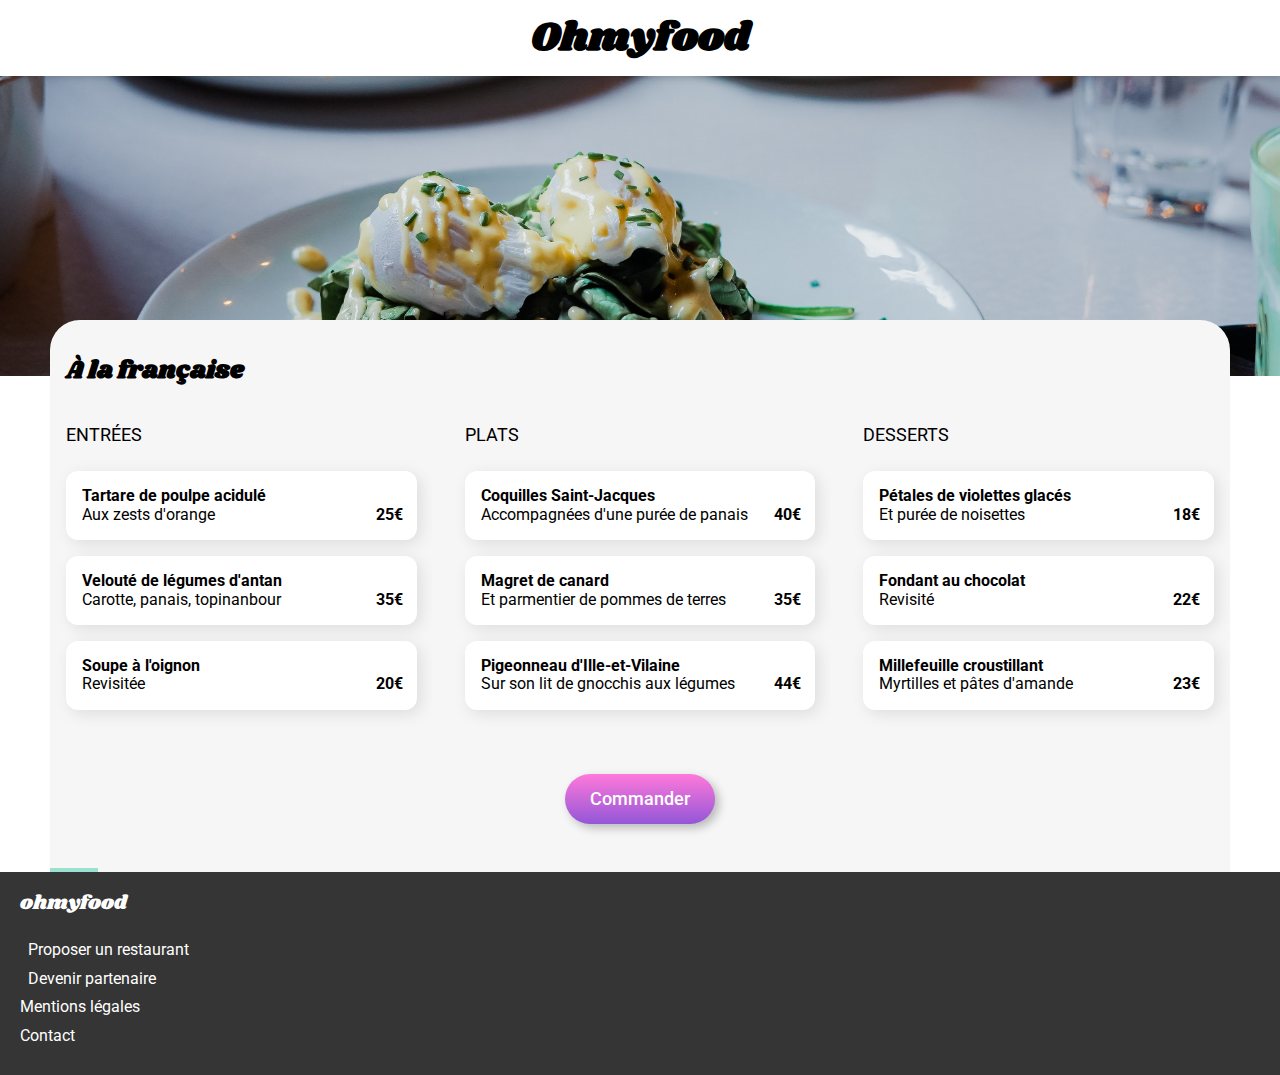
==== commit c9208047: "Mise à jour des heart + validateur html" ====
--- a/a_la_francaise.html
+++ b/a_la_francaise.html
@@ -1,4 +1,5 @@
-<html>
+<!DOCTYPE html>
+<html lang="fr">
     <head>
         <meta charset="utf-8">
         <meta name="viewport" content="width=device-width, height=device-height">
@@ -18,10 +19,10 @@
         <main class="menu">
             <div class="container">
                 <section class="menu__header">
-                    <h1 class="menu__title">À la française</h1>
+                    <h2 class="menu__title">À la française</h2>
                     <div class="heart">
-                        <i class="heart__like fa-2x heart__like--position heart__like--animation far fa-heart heart__like--noColor"></i>
-                        <i class="heart__like fa-2x heart__like--position heart__like--animation fas fa-heart heart__like--noColor"></i>
+                        <i class="fa-2x far fa-heart"></i>
+                        <i class="fa-2x fas fa-heart"></i>
                     </div>
                 </section>
                 <div class="submenus"> <!-- Menu du resto-->
--- a/css/style.css
+++ b/css/style.css
@@ -12,10 +12,38 @@
 @import url("https://fonts.googleapis.com/css2?family=Roboto:wght@100;300;400;500;700;900&family=Shrikhand&display=swap");
 @keyframes itemAppear {
   from {
+    transition: all 0.4s;
+    margin-top: 3rem;
     opacity: 0;
   }
   to {
+    transition: all 0.4s;
+    margin-top: 0rem;
     opacity: 1;
+  }
+}
+@keyframes loading {
+  from {
+    opacity: 1;
+    z-index: 10;
+  }
+  to {
+    opacity: 0;
+    z-index: -1;
+  }
+}
+@keyframes loader {
+  0% {
+    transform: rotate(0deg);
+    border-width: 10px;
+  }
+  50% {
+    transform: rotate(180deg);
+    border-width: 1px;
+  }
+  100% {
+    transform: rotate(360deg);
+    border-width: 10px;
   }
 }
 /* ===== Importation des polices ===== */
@@ -38,7 +66,6 @@
 .heart {
   height: 32px;
   width: 32px;
-  border: 0 solid transparent;
   padding: 0;
   display: flex;
   flex-direction: row;
@@ -46,46 +73,22 @@
   align-items: center;
   cursor: pointer;
   position: relative;
-  background-color: black;
-}
-.heart:hover::before {
-  opacity: 1;
-}
-.heart::before {
-  opacity: 0;
-  transition: 0.5s;
-  content: "";
-  position: absolute;
-  top: 0;
-  left: 0;
-  height: 100%;
-  width: 100%;
-  background: linear-gradient(0deg, #9356D8 0%, #FF79DA 100%);
-}
-.heart__like {
-  background-color: white !important;
-  display: flex;
-  flex-direction: row;
-  justify-content: center;
-  align-items: center;
-}
-.heart__like--position {
-  position: absolute;
-  top: 0;
-  left: 0;
-  height: 100%;
-  width: 100%;
-}
-.heart__like--animation {
-  transition-duration: 0.25s;
-  background-color: #F6F6F6;
-  mix-blend-mode: lighten;
-}
-
-.heart:hover__like--noColor {
-  opacity: 0;
-}
-
+  background-color: transparent;
+}
+.heart:hover .fas {
+  transition: transform 200ms;
+  transform: scale(1);
+}
+.heart .far {
+  position: absolute;
+}
+.heart .fas {
+  color: #FF79DA;
+  position: absolute;
+  transform: scale(0);
+}
+
+/* ==== Test code ==== */
 .item {
   background-color: #fff;
   padding: 16px;
@@ -99,8 +102,9 @@
   overflow: hidden;
   cursor: pointer;
   animation: itemAppear 1.7s;
-  animation-timing-function: cubic-bezier(0.65, 0.02, 0.45, 1);
+  animation-timing-function: cubic-bezier(1, 0.99, 1, 0.87);
   animation-fill-mode: both;
+  transform-origin: top center;
   transform: scale(1);
 }
 .item__info {
@@ -413,12 +417,50 @@
   bottom: 0;
 }
 
+/* == Loader de la page d'acceuil == */
+.loading__page {
+  position: absolute;
+  display: flex;
+  width: 100%;
+  height: 100%;
+  animation: loading 2s ease-in-out;
+  animation-delay: 0s;
+  animation-fill-mode: both;
+}
+
+.loader {
+  background-color: rgba(78, 78, 78, 0.808);
+  z-index: 10000;
+  display: flex;
+  justify-content: space-around;
+  position: absolute;
+  width: 100%;
+  height: 100%;
+}
+.loader__spin {
+  position: absolute;
+  top: 10rem;
+  border-radius: 50%;
+  width: 100px;
+  height: 100px;
+  border: 10px solid transparent;
+  border-top-color: #9356D8;
+  animation: loader 1s linear infinite;
+}
+.loader__spin:nth-child(2) {
+  border: 10px solid transparent;
+  border-bottom-color: #99E2D0;
+}
+
 /* == Parti localisation de la page d'acceuil == */
 .localisation {
   display: flex;
   justify-content: center;
   background-color: #F3F3F3;
   padding: 20px 16px;
+}
+.localisation__title {
+  display: none;
 }
 .localisation__icon {
   margin-right: 15px;
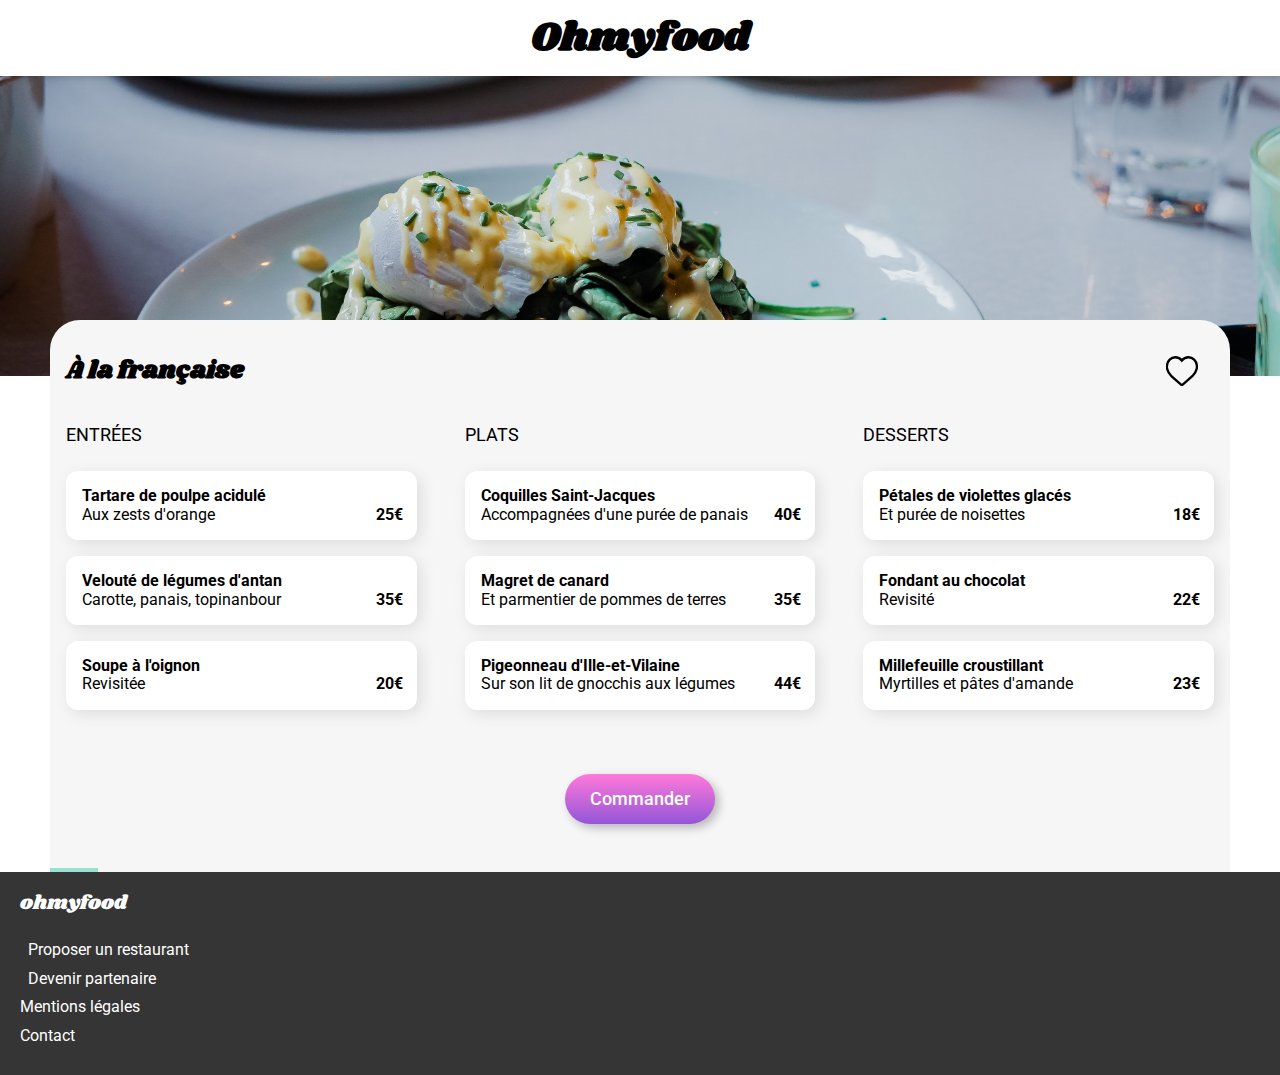
==== commit c0a2d52c: "Utilisation de SVG pour heart" ====
--- a/a_la_francaise.html
+++ b/a_la_francaise.html
@@ -21,8 +21,19 @@
                 <section class="menu__header">
                     <h2 class="menu__title">À la française</h2>
                     <div class="heart">
-                        <i class="fa-2x far fa-heart"></i>
-                        <i class="fa-2x fas fa-heart"></i>
+                        <svg xmlns="http://www.w3.org/2000/svg" viewBox="-15 0 545.131 512.131" xml:space="preserve">
+                            <path d="M511.489,167.372c-7.573-84.992-68.16-146.667-144.107-146.667c-44.395,0-85.483,20.928-112.427,55.488
+                                c-26.475-34.923-66.155-55.488-110.037-55.488c-75.691,0-136.171,61.312-144.043,145.856c-0.811,5.483-2.795,25.045,4.395,55.68
+                                C15.98,267.532,40.62,308.663,76.759,341.41l164.608,144.704c4.011,3.541,9.067,5.312,14.08,5.312
+                                c4.992,0,10.005-1.749,14.016-5.248L436.865,340.13c24.704-25.771,58.859-66.048,70.251-118.251
+                                C514.391,188.514,511.66,168.268,511.489,167.372z"/>
+                                <defs>
+                                    <linearGradient id="text-fill"> 
+                                        <stop offset="0%" stop-color="#9356DC" />
+                                        <stop offset="100%" stop-color="#FF79DA" />
+                                    </linearGradient>
+                                </defs>
+                        </svg>
                     </div>
                 </section>
                 <div class="submenus"> <!-- Menu du resto-->
--- a/css/style.css
+++ b/css/style.css
@@ -75,20 +75,16 @@
   position: relative;
   background-color: transparent;
 }
-.heart:hover .fas {
-  transition: transform 200ms;
-  transform: scale(1);
-}
-.heart .far {
-  position: absolute;
-}
-.heart .fas {
-  color: #FF79DA;
-  position: absolute;
-  transform: scale(0);
-}
-
-/* ==== Test code ==== */
+.heart path {
+  stroke-width: 40;
+  fill: transparent;
+  stroke: black;
+}
+.heart:hover path {
+  fill: url(#text-fill);
+  stroke: transparent;
+}
+
 .item {
   background-color: #fff;
   padding: 16px;
@@ -165,7 +161,7 @@
   align-items: center;
   border-radius: 100px;
   transform: rotate(-360deg);
-  transition-duration: 0.5s;
+  transition-duration: 0.7s;
 }
 .item:hover .item__wrapIcon {
   transform: rotate(0);
@@ -220,7 +216,7 @@
   box-shadow: 4px 4px 4px rgba(0, 0, 0, 0.13);
 }
 .card__img {
-  height: 12 rem;
+  height: 12rem;
   width: 100%;
   border: 0 solid transparent;
   border-radius: 16px 16px 0 0;
@@ -248,7 +244,7 @@
 .card__info {
   display: flex;
   flex-direction: row;
-  justify-content: none;
+  justify-content: start;
   align-items: center;
   padding: 16px;
   position: relative;
